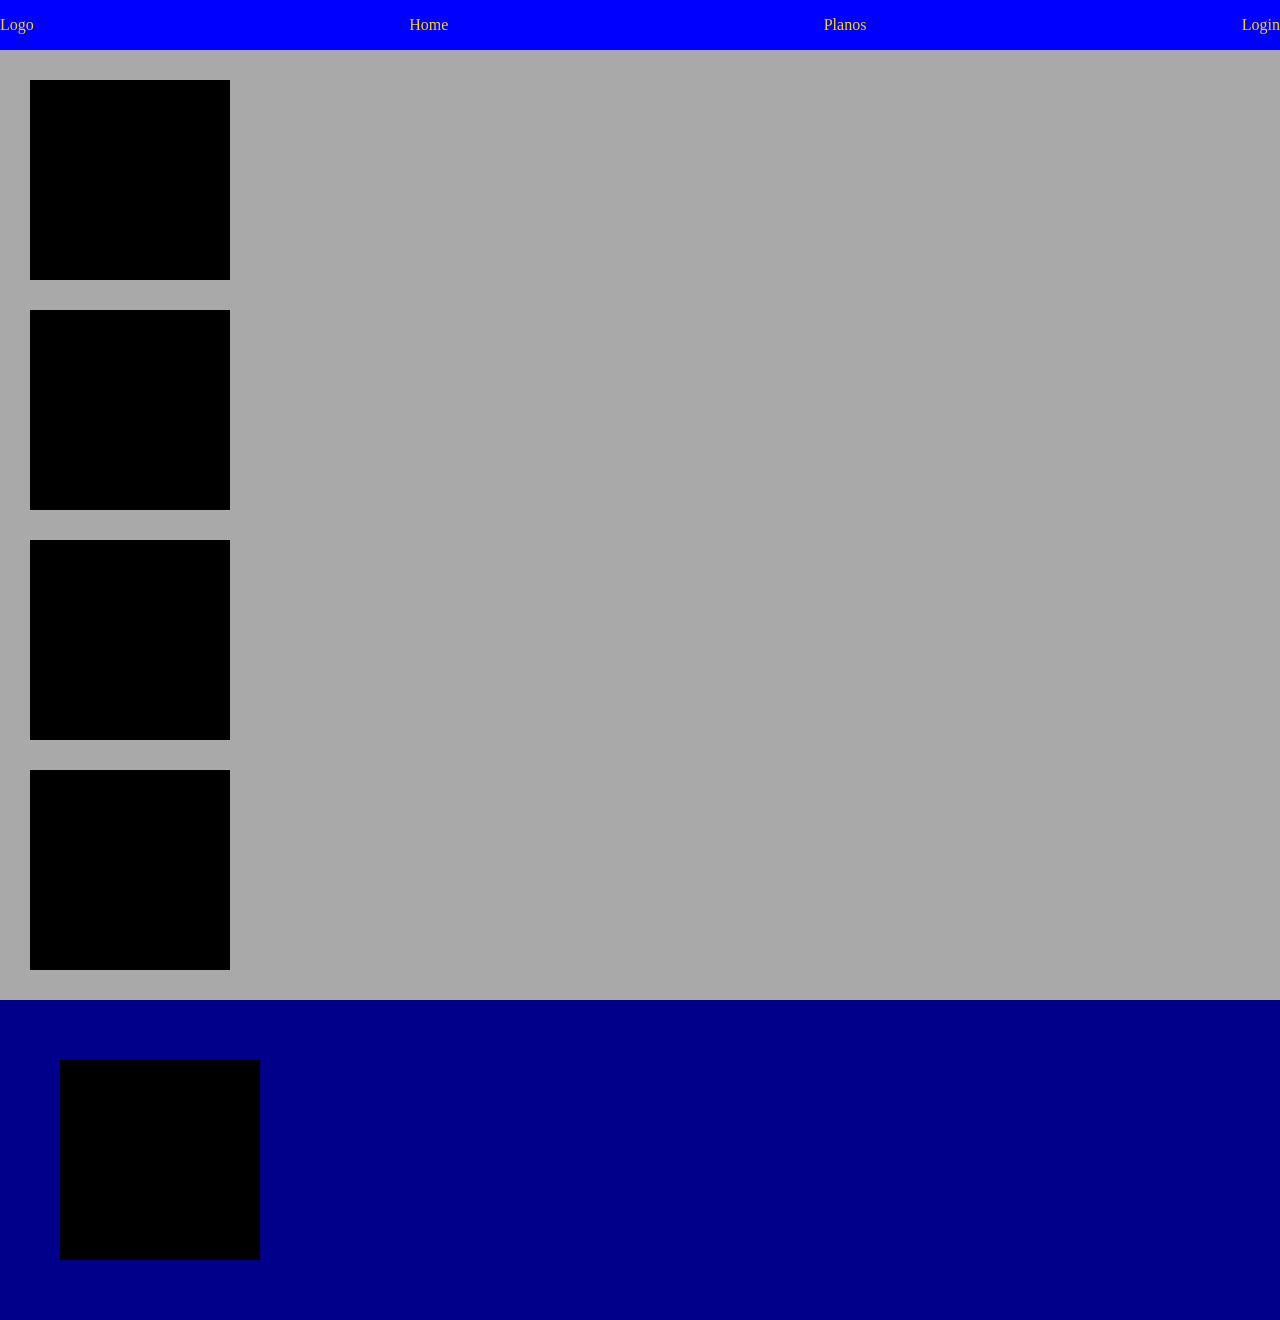
==== index.html @ 47237488 "initial" ====
<!DOCTYPE html>
<html lang="en">

<head>
    <meta charset="UTF-8">
    <meta name="viewport" content="width=device-width, initial-scale=1.0">
    <title>Document</title>
    <link rel="stylesheet" href="style.css">
</head>

<body>
    <nav>
        <p class=opcoes>Logo</p>
        <p class=opcoes>Home</p>
        <p class=opcoes>Planos</p>
        <p class=opcoes>Login</p>
    </nav>
    <div class="container">
        <div class="ola"></div>
        <div class="ola"></div>
        <div class="ola"></div>
        <div class="ola"></div>

    </div>
    <footer>
        <div class="ola"></div>
    </footer>
</body>

</html>
---- style.css ----
*{
    margin: 0;
    padding: 0;
}
nav{
    width: 100%;
    height: 50px;
    background-color: blue;
    display: flex;
    justify-content:space-between;
    align-items: center;
    flex-direction: row;
    flex-wrap: wrap;
}
.opcoes{
    color: gold;
    display: flex;
}
body{
    height: 100vh;
    background-color: darkgrey;
}
footer{
    padding: 30px;
    background-color: darkblue;
    position: relative;
    left: 0;
    width: 100%;
}
.ola{ 
    display: flex;
    margin: 30px;
    width: 200px;
    height: 200px;
    background-color: black;
}
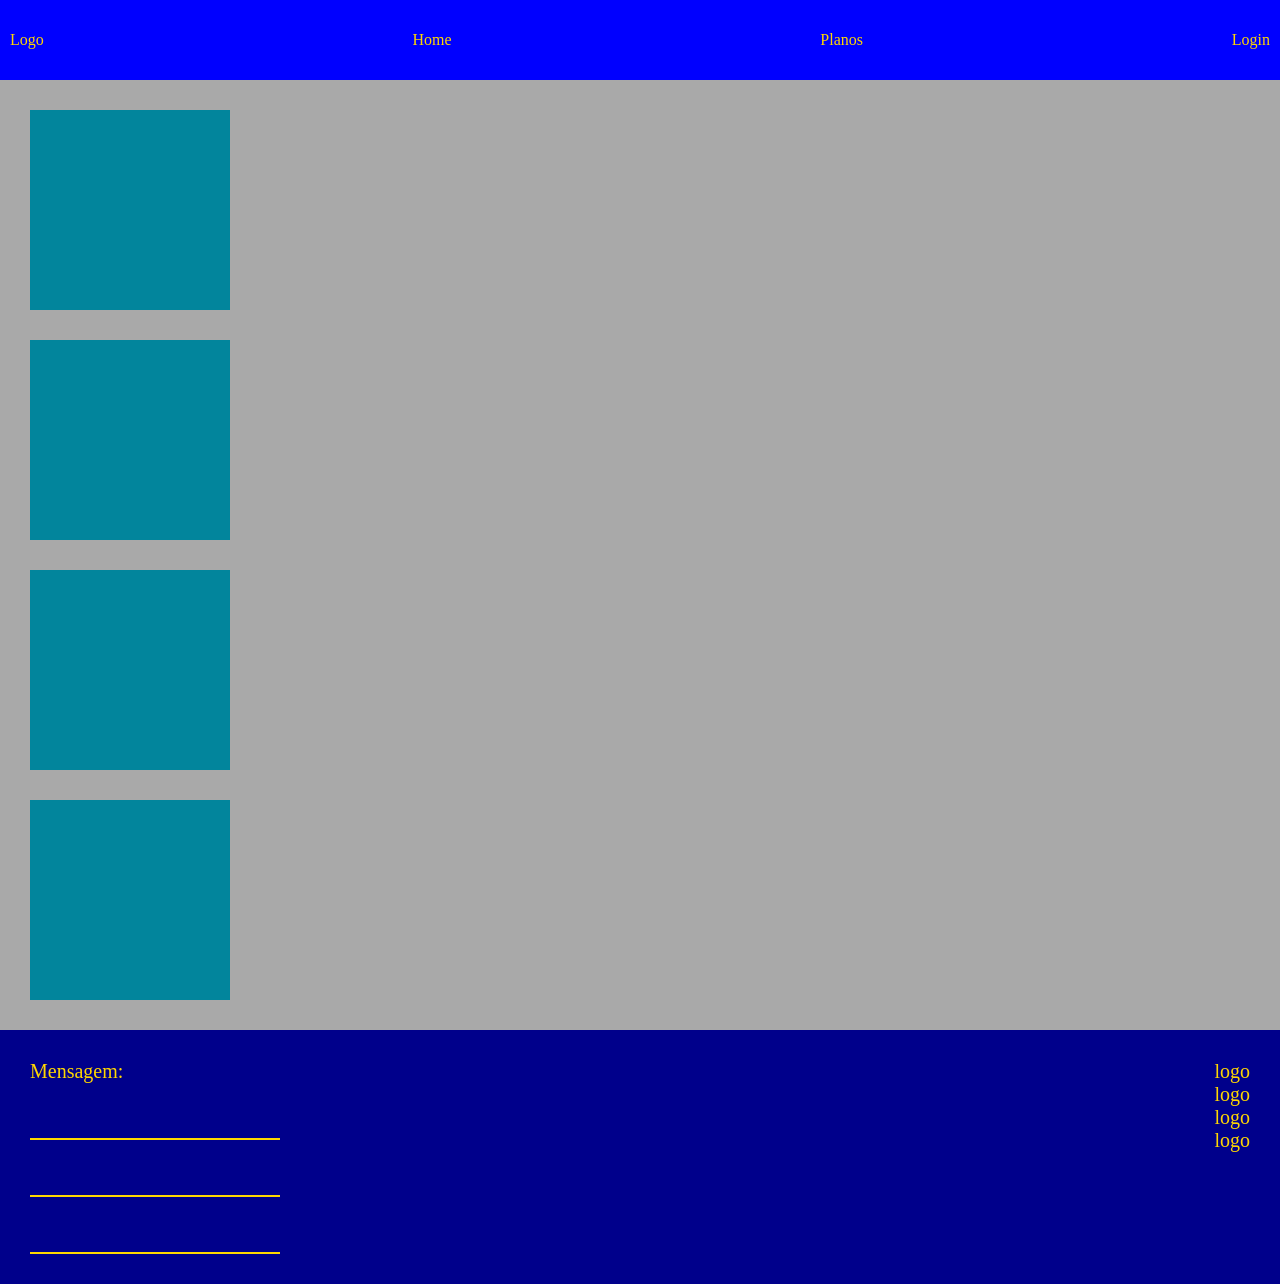
==== commit 7901cfb1: "alterações" ====
--- a/index.html
+++ b/index.html
@@ -4,7 +4,7 @@
 <head>
     <meta charset="UTF-8">
     <meta name="viewport" content="width=device-width, initial-scale=1.0">
-    <title>Document</title>
+    <title>Inspeçor Digital</title>
     <link rel="stylesheet" href="style.css">
 </head>
 
@@ -23,7 +23,18 @@
 
     </div>
     <footer>
-        <div class="ola"></div>
+        <div class="message">
+            <p>Mensagem:</p>
+            <input type="text">
+            <input type="text">
+            <input type="text">
+        </div>
+        <div class="redes">
+            <p>logo</p>
+            <p>logo</p>
+            <p>logo</p>
+            <p>logo</p>
+        </div>
     </footer>
 </body>
 
--- a/style.css
+++ b/style.css
@@ -3,34 +3,55 @@
     padding: 0;
 }
 nav{
-    width: 100%;
-    height: 50px;
+    padding: 10px;
+    height: 60px;
     background-color: blue;
     display: flex;
     justify-content:space-between;
     align-items: center;
     flex-direction: row;
-    flex-wrap: wrap;
 }
-.opcoes{
-    color: gold;
-    display: flex;
-}
+
 body{
     height: 100vh;
     background-color: darkgrey;
 }
 footer{
+    display: flex;
+    flex-direction: row;
+    justify-content: space-between;
     padding: 30px;
     background-color: darkblue;
     position: relative;
-    left: 0;
-    width: 100%;
+}
+
+.opcoes{
+    color: gold;
+}
+
+footer p{
+    color: gold;
+    font-size: 20px;
 }
 .ola{ 
     display: flex;
     margin: 30px;
     width: 200px;
     height: 200px;
-    background-color: black;
+    background-color: rgb(2, 133, 156);
+}
+.message{
+    display: flex;
+    flex-direction: column;
+    justify-content: space-evenly;
+    gap: 5px;
+    color: gold;
+}
+.message input{
+    color: gold;
+    background-color: transparent;
+    border: none;
+    border-bottom: gold solid 2px;
+    width: 250px;
+    height: 50px;
 }
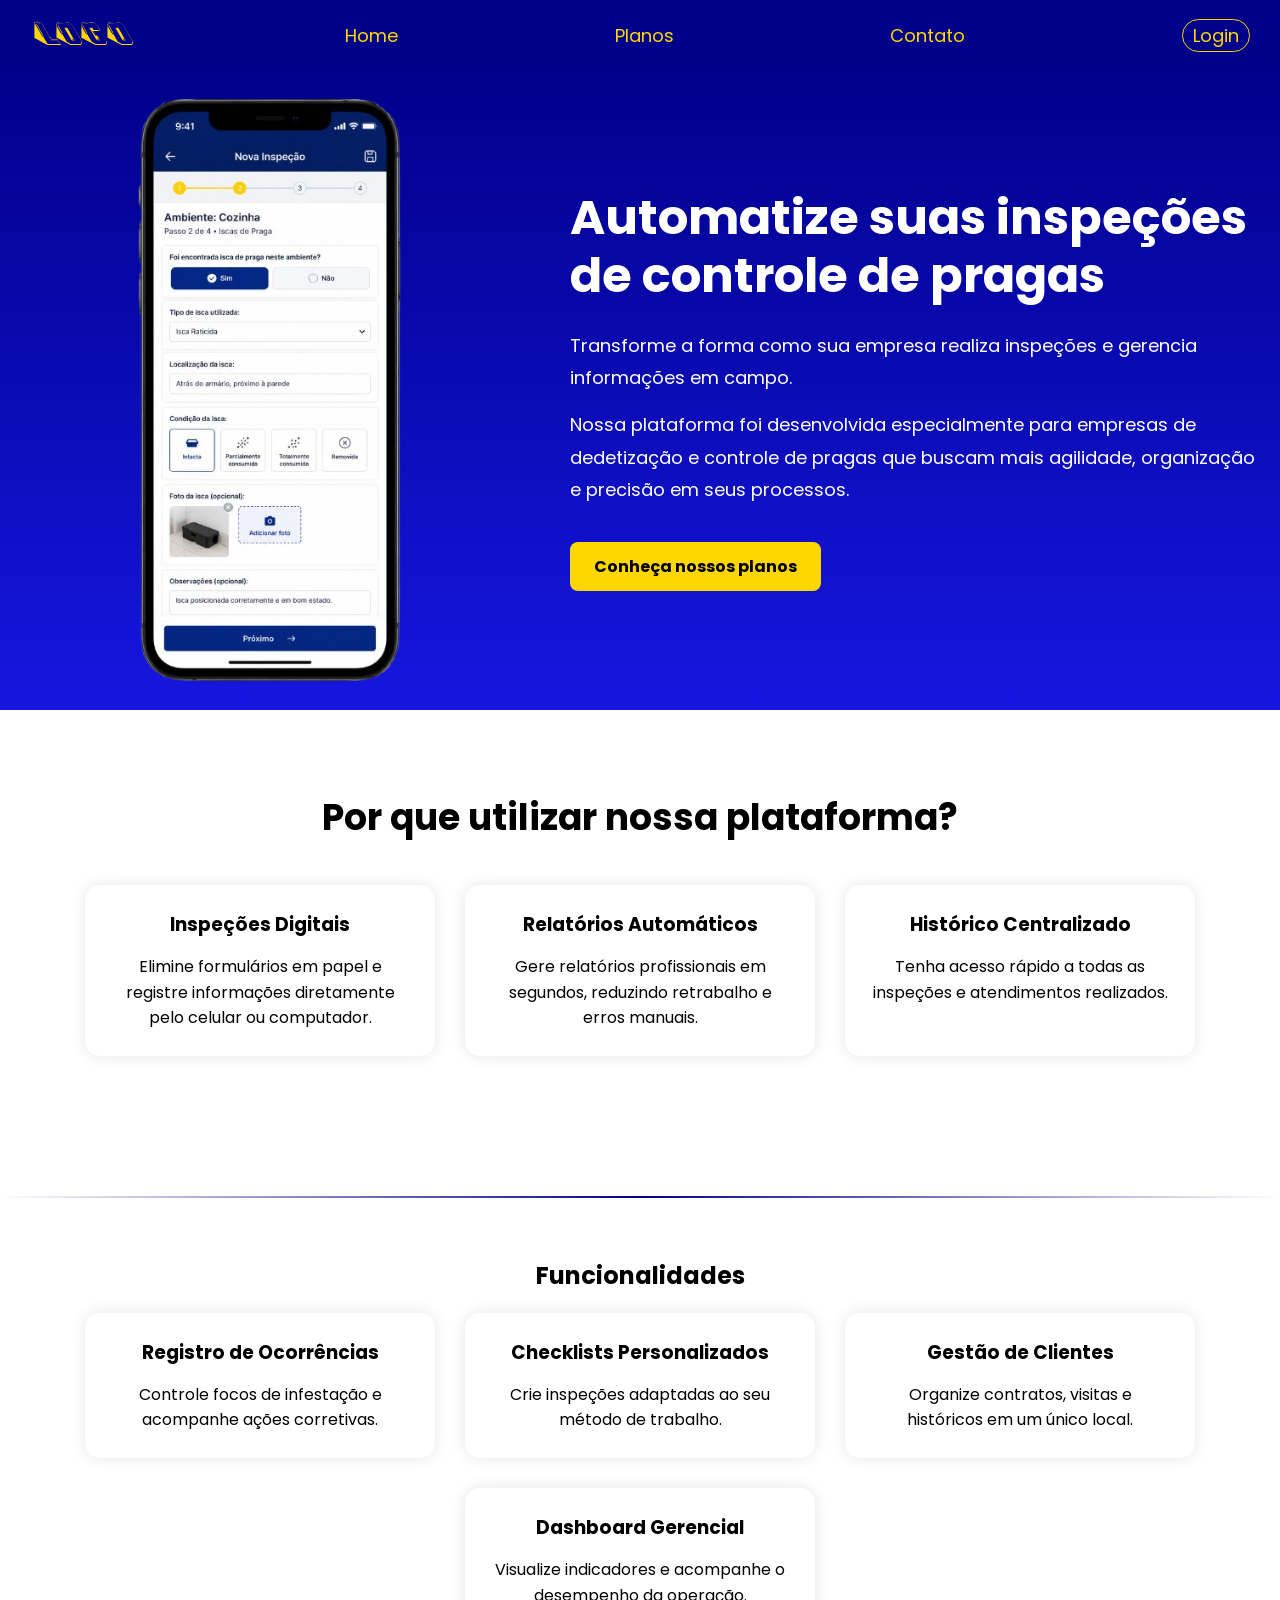
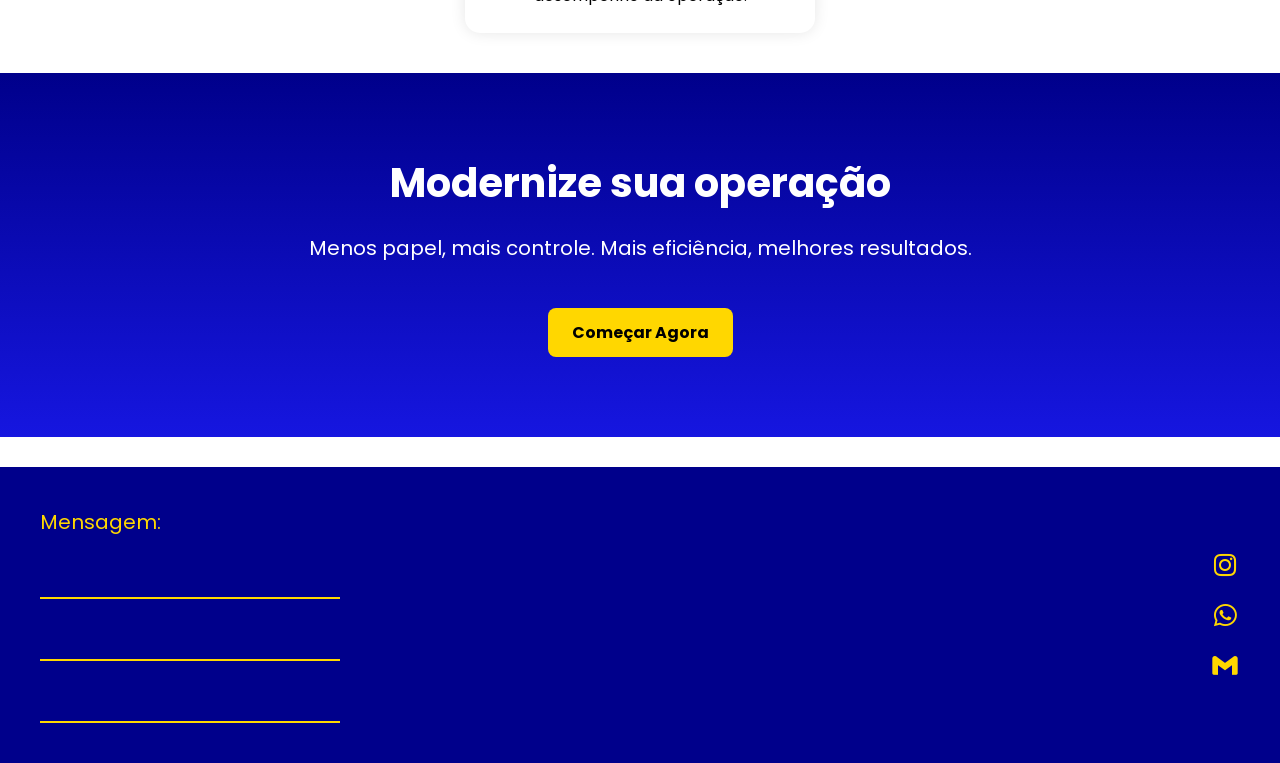
==== commit 6c80d3c5: "mudanças gerais" ====
--- a/index.html
+++ b/index.html
@@ -1,28 +1,154 @@
 <!DOCTYPE html>
-<html lang="en">
+<html lang="pt-br">
 
 <head>
     <meta charset="UTF-8">
     <meta name="viewport" content="width=device-width, initial-scale=1.0">
-    <title>Inspeçor Digital</title>
-    <link rel="stylesheet" href="style.css">
+     <link href='https://unpkg.com/boxicons@2.1.4/css/boxicons.min.css' rel='stylesheet'>
+    <link rel="stylesheet" href="CSS/main.css">
+    <link rel="stylesheet" href="CSS/home.css">
+    <title>Controle de Pragas</title>
 </head>
 
 <body>
     <nav>
-        <p class=opcoes>Logo</p>
-        <p class=opcoes>Home</p>
-        <p class=opcoes>Planos</p>
-        <p class=opcoes>Login</p>
+        <a href="index.html" class=opcoes id="logo">Logo</a>
+        <a href="index.html" class=opcoes>Home</a>
+        <a href="planos.html" class=opcoes>Planos</a>
+        <a href="#footer" class="opcoes">Contato</a>
+        <a href="login.html" class=opcoes id="btn-login">Login</a>
     </nav>
-    <div class="container">
-        <div class="ola"></div>
-        <div class="ola"></div>
-        <div class="ola"></div>
-        <div class="ola"></div>
 
-    </div>
-    <footer>
+
+    <main id="main">
+        <main id="main">
+            <div class="container">
+
+                <!-- HERO -->
+                <section id="Apresentacao">
+
+                    <div class="img">
+                        <!-- imagem do sistema -->
+                    </div>
+
+                    <div class="texto">
+
+                        <h1>Automatize suas inspeções de controle de pragas</h1>
+
+                        <p>
+                            Transforme a forma como sua empresa realiza inspeções e gerencia
+                            informações em campo.
+                        </p>
+
+                        <p>
+                            Nossa plataforma foi desenvolvida especialmente para empresas de
+                            dedetização e controle de pragas que buscam mais agilidade,
+                            organização e precisão em seus processos.
+                        </p>
+
+                        <a href="planos.html" class="btn">
+                            Conheça nossos planos
+                        </a>
+
+                    </div>
+
+                </section>
+
+                <!-- BENEFÍCIOS -->
+                <section id="beneficios">
+
+                    <h2>Por que utilizar nossa plataforma?</h2>
+
+                    <div class="cards">
+
+                        <div class="card">
+                            <h3>Inspeções Digitais</h3>
+                            <p>
+                                Elimine formulários em papel e registre informações
+                                diretamente pelo celular ou computador.
+                            </p>
+                        </div>
+
+                        <div class="card">
+                            <h3>Relatórios Automáticos</h3>
+                            <p>
+                                Gere relatórios profissionais em segundos, reduzindo
+                                retrabalho e erros manuais.
+                            </p>
+                        </div>
+
+                        <div class="card">
+                            <h3>Histórico Centralizado</h3>
+                            <p>
+                                Tenha acesso rápido a todas as inspeções e atendimentos
+                                realizados.
+                            </p>
+                        </div>
+
+                    </div>
+
+                </section>
+
+                <hr class="divisor"></hr>
+
+                <!-- FUNCIONALIDADES -->
+                <section id="funcionalidades">
+
+                    <h2>Funcionalidades</h2>
+
+                    <div class="cards">
+
+                        <div class="card">
+                            <h3>Registro de Ocorrências</h3>
+                            <p>
+                                Controle focos de infestação e acompanhe ações corretivas.
+                            </p>
+                        </div>
+
+                        <div class="card">
+                            <h3>Checklists Personalizados</h3>
+                            <p>
+                                Crie inspeções adaptadas ao seu método de trabalho.
+                            </p>
+                        </div>
+
+                        <div class="card">
+                            <h3>Gestão de Clientes</h3>
+                            <p>
+                                Organize contratos, visitas e históricos em um único local.
+                            </p>
+                        </div>
+
+                        <div class="card">
+                            <h3>Dashboard Gerencial</h3>
+                            <p>
+                                Visualize indicadores e acompanhe o desempenho da operação.
+                            </p>
+                        </div>
+
+                    </div>
+
+                </section>
+
+                <!-- CTA -->
+                <section id="cta">
+
+                    <h2>Modernize sua operação</h2>
+                    <p>
+                        Menos papel, mais controle. Mais eficiência, melhores resultados.
+                    </p>
+
+                    <a href="planos.html" class="btn">
+                        Começar Agora
+                    </a>
+
+                </section>
+
+            </div>
+        </main>
+
+
+         <footer id="footer">
         <div class="message">
             <p>Mensagem:</p>
             <input type="text">
@@ -30,10 +156,9 @@
             <input type="text">
         </div>
         <div class="redes">
-            <p>logo</p>
-            <p>logo</p>
-            <p>logo</p>
-            <p>logo</p>
+            <i class='bx bxl-instagram'></i>
+            <i class='bx bxl-whatsapp'></i>
+            <i class='bx bxl-gmail'></i>
         </div>
     </footer>
 </body>
--- a/CSS/main.css
+++ b/CSS/main.css
@@ -0,0 +1,130 @@
+@import url('https://fonts.googleapis.com/css2?family=Poppins:wght@300;400;500;600;700&display=swap');
+
+@font-face {
+    font-family: 'FonteTitle';
+    src: url('../fonts/Snowboarding.ttf') format('truetype');
+}
+
+:root{
+    --azul: darkblue;
+    --amarelo: gold;
+    --branco: white;
+}
+
+
+*{
+    margin: 0;
+    padding: 0;
+    font-family: "Poppins", sans-serif;
+}
+
+html{
+    scroll-behavior: smooth;
+}
+
+body{
+    min-height: 100vh;
+    display: flex;
+    flex-direction: column;
+
+    background-color: white;
+}
+
+/* CONTEUDO */
+main{
+    flex: 1;
+}
+
+
+
+/* ---------------- NAVBAR ---------------- */
+
+nav{
+    height: 70px;
+
+    display: flex;
+    justify-content: space-between;
+    align-items: center;
+
+    padding: 0 30px;
+
+    background-color: var(--azul);
+}
+
+.opcoes{
+    text-decoration: none;
+    color: var(--amarelo);
+
+    font-size: 18px;
+    transition: 0.3s;
+}
+
+.opcoes:hover{
+    transform: translateY(-2px);
+}
+
+#btn-login{
+    text-align: center;
+    padding: 2px 10px 2px 10px ;
+    border: 1px solid var(--amarelo);
+    border-radius: 30px;
+}
+
+#logo{
+    font-size: 32px;
+    font-family: 'FonteTitle', sans-serif;
+}
+
+/* ---------------- FOOTER ---------------- */
+
+#footer{
+    display: flex;
+    justify-content: space-between;
+    align-items: center;
+
+    gap: 50px;
+
+    padding: 40px;
+
+    background-color: var(--azul);
+}
+
+#footer p{
+    color: var(--amarelo);
+    font-size: 20px;
+}
+
+.message{
+    display: flex;
+    flex-direction: column;
+    gap: 15px;
+}
+
+.message input{
+    width: 300px;
+    height: 45px;
+
+    background: transparent;
+
+    border: none;
+    border-bottom: 2px solid var(--amarelo);
+
+    color: white;
+}
+
+.message input:focus{
+    outline: none;
+}
+
+.redes{
+    display: flex;
+    flex-direction: column;
+    gap: 20px;
+
+}
+
+.redes i{
+    cursor: pointer;
+    color: var(--amarelo);
+    font-size: 30px;
+}
--- a/CSS/home.css
+++ b/CSS/home.css
@@ -0,0 +1,159 @@
+#Apresentacao{
+    display: flex;
+    justify-content: center;
+    align-items: center;
+    gap: 50px;
+     background:linear-gradient(var(--azul), rgb(22, 22, 224));
+    padding: 20px;
+}
+
+.img,
+.texto{
+    flex: 1;
+}
+
+.img{
+    max-width: 500px;
+    height: 600px;
+
+    background-image: url(../IMG/celular.png);
+    background-repeat: no-repeat;
+    background-size: 60%;
+    background-position: center;
+    border-radius: 20px;
+    animation: flutuar 2s ease-in-out infinite;
+}
+
+
+@keyframes flutuar{
+    0%{
+        transform: translateY(0);
+    }
+
+    50%{
+        transform: translateY(-20px);
+    }
+
+    100%{
+        transform: translateY(0);
+    }
+}
+
+.texto{
+    color: white;
+}
+
+.texto h1{
+    font-size: 48px;
+    margin-bottom: 25px;
+    line-height: 1.2;
+}
+
+.texto p{
+    font-size: 18px;
+    line-height: 1.8;
+    margin-bottom: 15px;
+}
+
+.btn{
+    display: inline-block;
+
+    margin-top: 20px;
+    padding: 12px 24px;
+    background-color: var(--amarelo);
+    color: black;
+    text-decoration: none;
+    font-weight: bold;
+
+    border-radius: 8px;
+
+    transition: 0.3s;
+}
+
+.btn:hover{
+    transform: translateY(-2px);
+}
+
+/* ---------------- BENEFÍCIOS ---------------- */
+
+#beneficios{
+    padding: 80px 50px;
+    text-align: center;
+}
+
+#beneficios h2{
+    font-size: 36px;
+    margin-bottom: 40px;
+}
+
+.cards{
+    display: flex;
+    justify-content: center;
+    gap: 30px;
+    flex-wrap: wrap;
+}
+
+.card{
+    width: 300px;
+    padding: 25px;
+    border-radius: 15px;
+
+    box-shadow: 0 0 15px rgba(0,0,0,.1);
+}
+
+.card h3{
+    margin-bottom: 15px;
+}
+
+.card p{
+    line-height: 1.6;
+}
+
+
+/* DIVISOR */
+
+.divisor{
+    width: 100%;
+    height: 2px;
+
+    margin: 60px auto;
+
+    border: none;
+
+    background: linear-gradient(
+        to right,
+        transparent,
+        var(--azul),
+        transparent
+    );
+}
+
+/* ---------------- FUNCIONALIDADES ---------------- */
+#funcionalidades{
+    text-align: center;
+}
+#funcionalidades h2{
+    margin-bottom: 20px;
+}
+
+/* ---------------- CTA ---------------- */
+
+#cta{
+    margin: 40px 0 30px 0;
+
+    background:linear-gradient(var(--azul), rgb(22, 22, 224));
+    color: white;
+    text-align: center;
+
+    padding: 80px 20px;
+}
+
+#cta h2{
+    font-size: 40px;
+    margin-bottom: 20px;
+}
+
+#cta p{
+    font-size: 20px;
+    margin-bottom: 25px;
+}
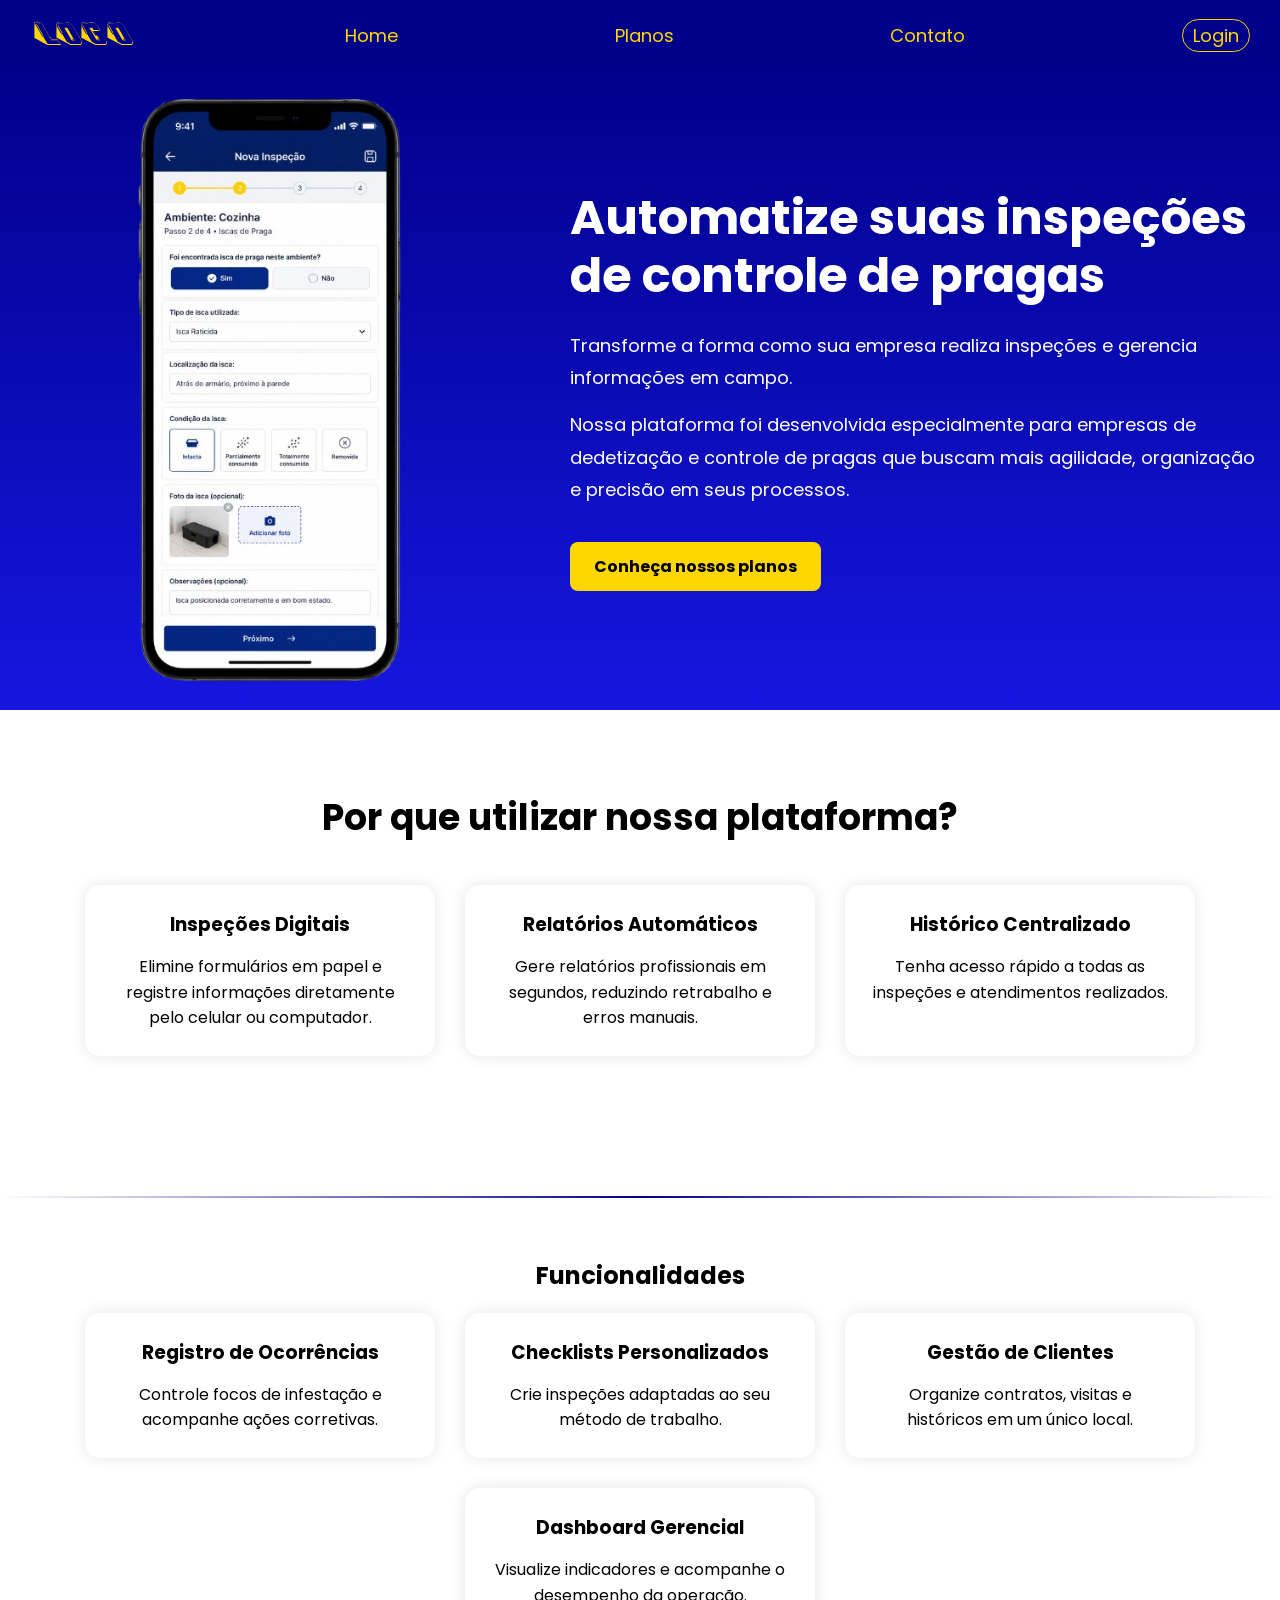
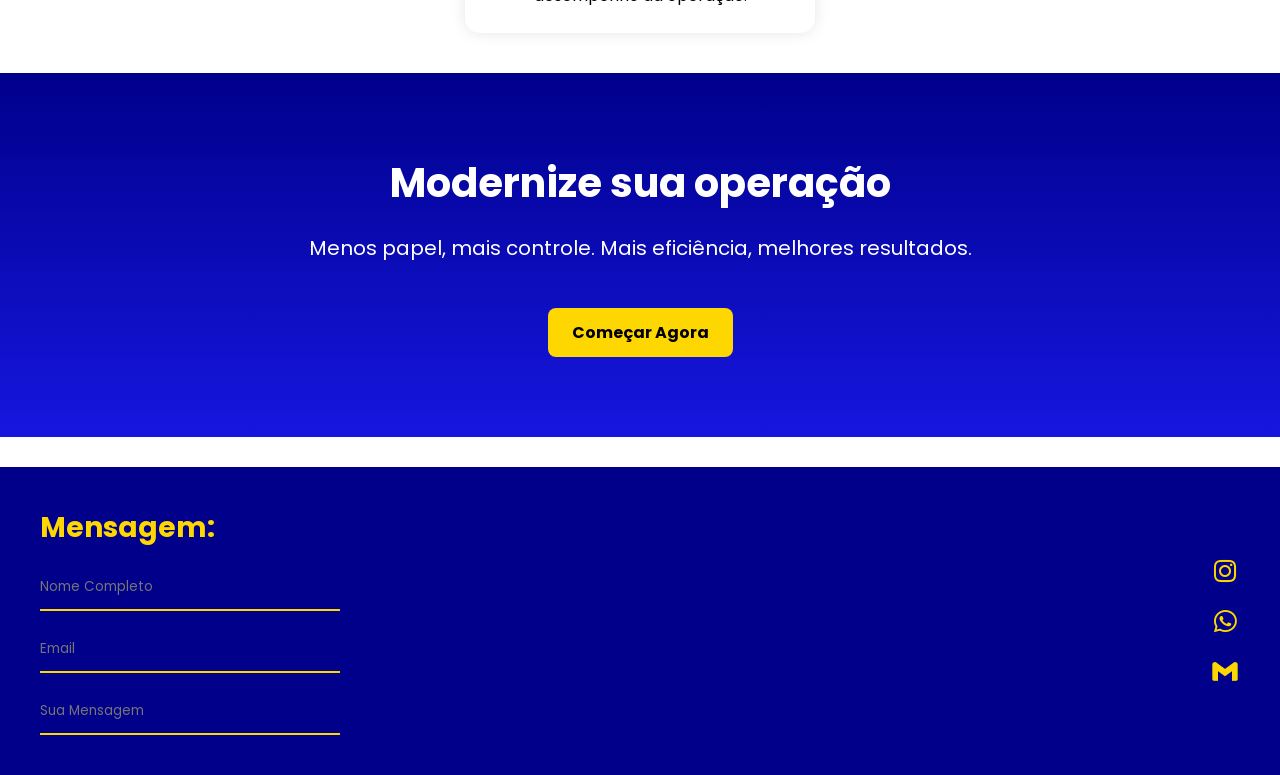
==== commit ecc78c46: "footer e nav-login" ====
--- a/index.html
+++ b/index.html
@@ -4,7 +4,7 @@
 <head>
     <meta charset="UTF-8">
     <meta name="viewport" content="width=device-width, initial-scale=1.0">
-     <link href='https://unpkg.com/boxicons@2.1.4/css/boxicons.min.css' rel='stylesheet'>
+    <link href='https://unpkg.com/boxicons@2.1.4/css/boxicons.min.css' rel='stylesheet'>
     <link rel="stylesheet" href="CSS/main.css">
     <link rel="stylesheet" href="CSS/home.css">
     <title>Controle de Pragas</title>
@@ -148,19 +148,19 @@
         </main>
 
 
-         <footer id="footer">
-        <div class="message">
-            <p>Mensagem:</p>
-            <input type="text">
-            <input type="text">
-            <input type="text">
-        </div>
-        <div class="redes">
-            <i class='bx bxl-instagram'></i>
-            <i class='bx bxl-whatsapp'></i>
-            <i class='bx bxl-gmail'></i>
-        </div>
-    </footer>
+        <footer id="footer">
+            <div class="message">
+                <h1>Mensagem:</h1>
+                <input id="name" type="text" placeholder="Nome Completo">
+                <input id="email" type="email" placeholder="Email">
+                <input id="message" type="text" placeholder="Sua Mensagem">
+            </div>
+            <div class="redes">
+                <i class='bx bxl-instagram' id="insta"></i>
+                <i class='bx bxl-whatsapp' id="wpp"></i>
+                <i class='bx bxl-gmail' id="gmail"></i>
+            </div>
+        </footer>
 </body>
 
 </html>
--- a/CSS/main.css
+++ b/CSS/main.css
@@ -70,6 +70,11 @@
     border-radius: 30px;
 }
 
+#btn-login:hover{
+    background-color: var(--amarelo);
+    color: var(--azul);
+}
+
 #logo{
     font-size: 32px;
     font-family: 'FonteTitle', sans-serif;
@@ -89,9 +94,9 @@
     background-color: var(--azul);
 }
 
-#footer p{
+#footer h1{
     color: var(--amarelo);
-    font-size: 20px;
+    font-size: 28px;
 }
 
 .message{
@@ -127,4 +132,8 @@
     cursor: pointer;
     color: var(--amarelo);
     font-size: 30px;
+}
+
+.redes i:hover {
+   transform: scale(1.1);
 }
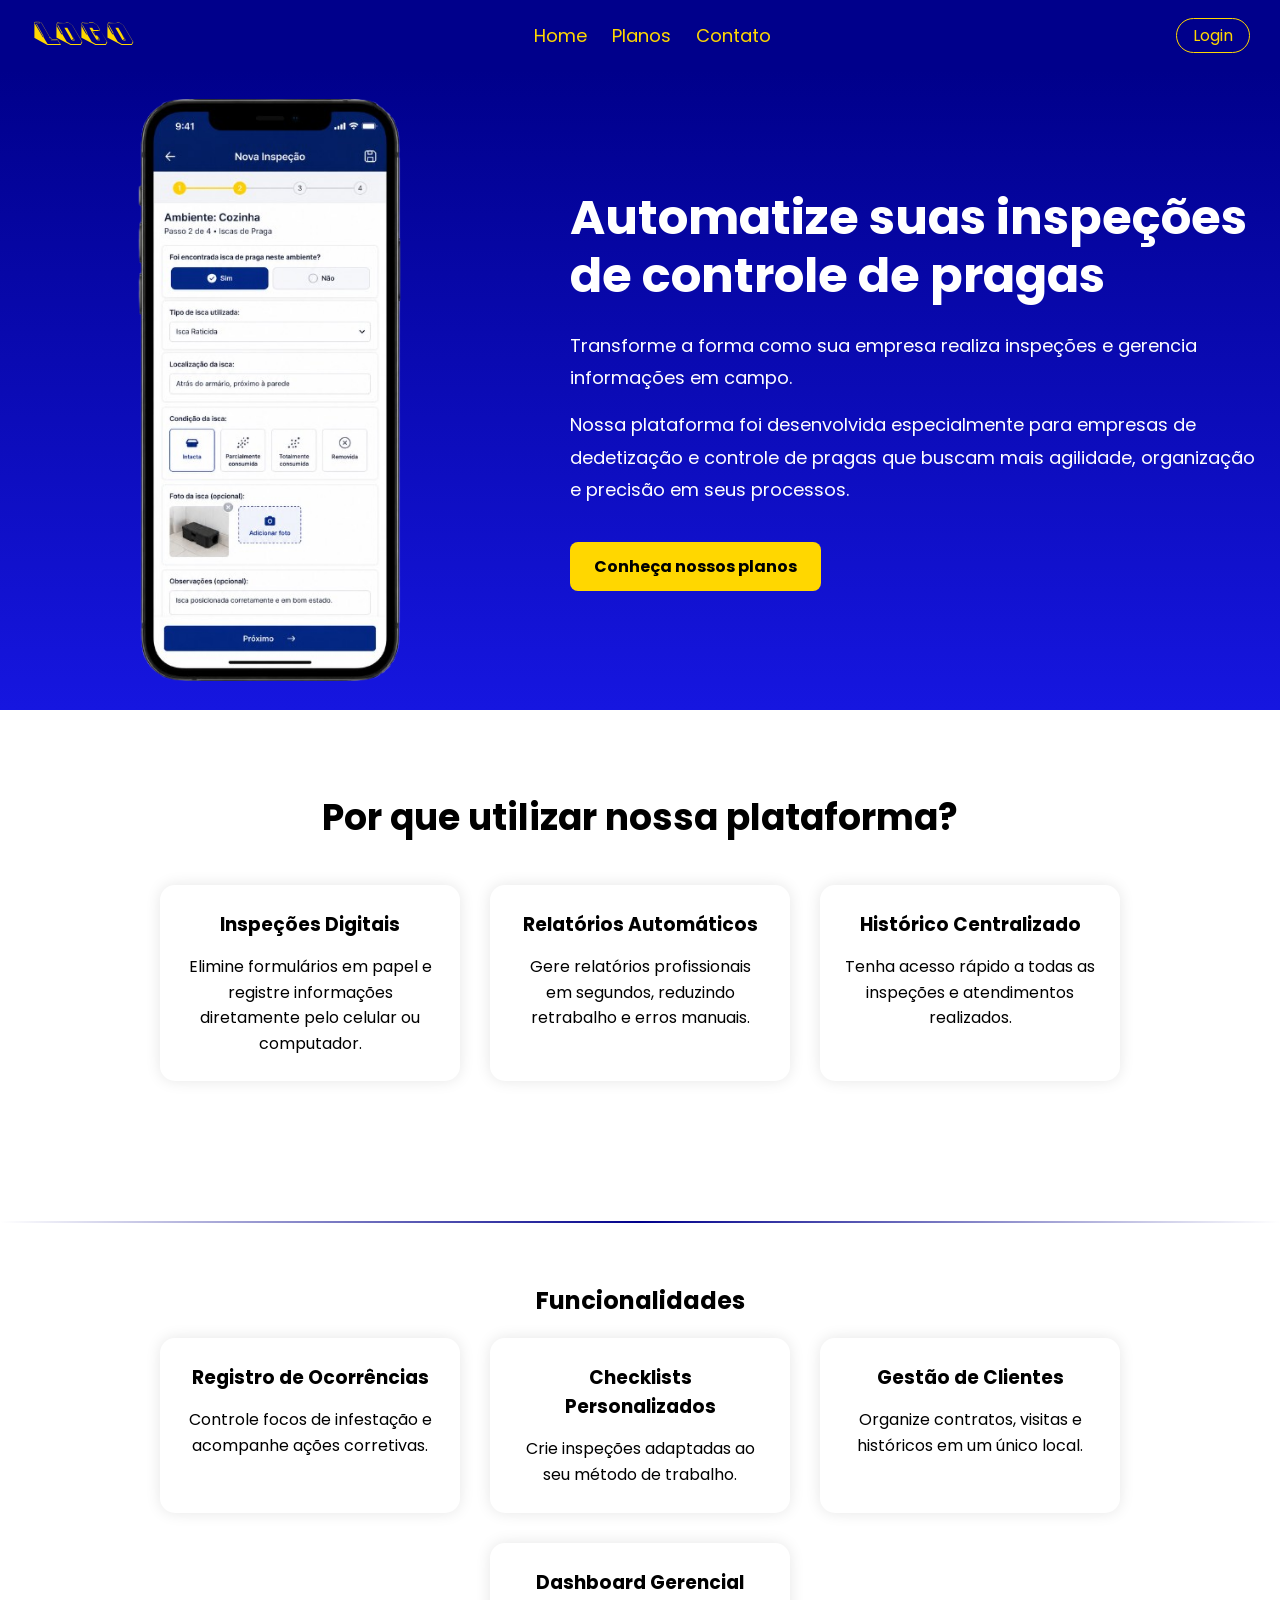
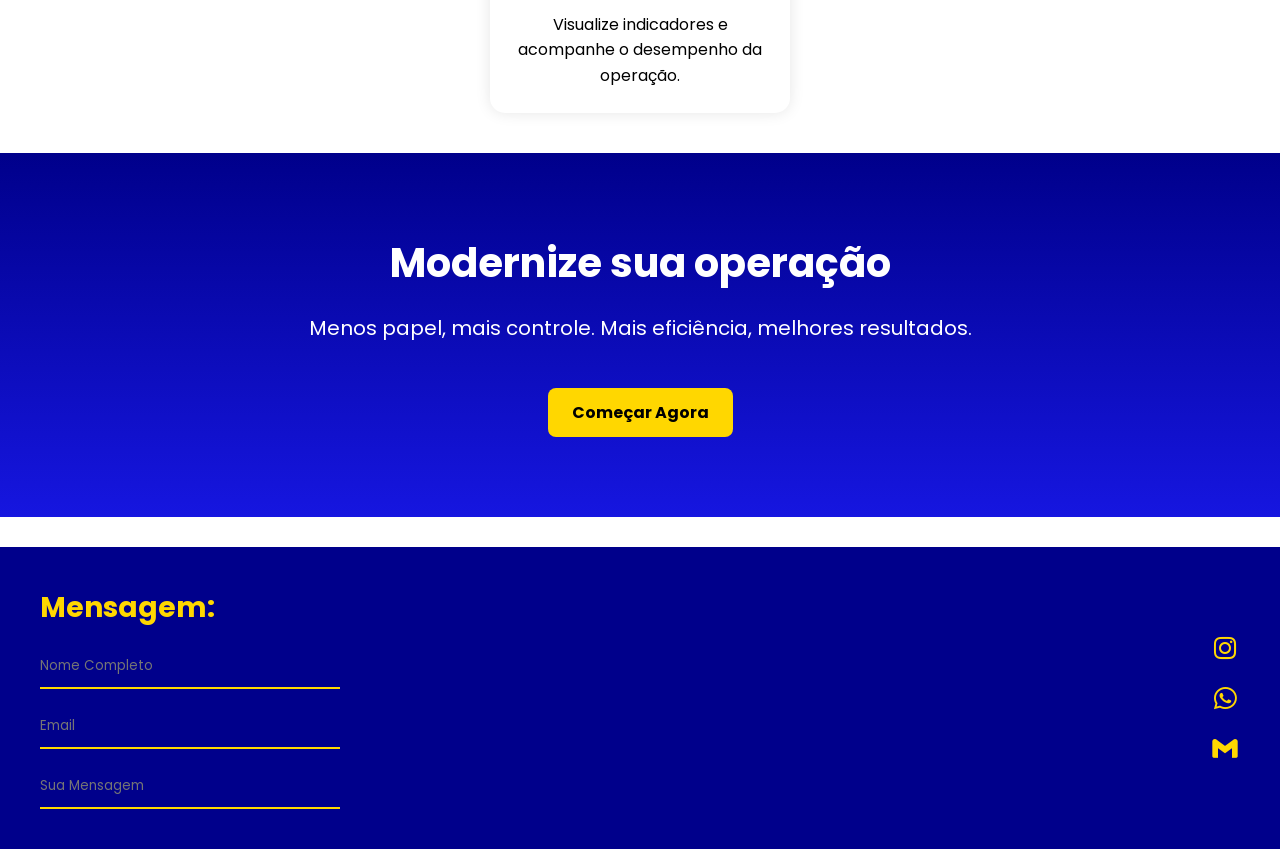
==== commit 5b7a0b50: "changes empresa" ====
--- a/index.html
+++ b/index.html
@@ -12,155 +12,164 @@
 
 <body>
     <nav>
-        <a href="index.html" class=opcoes id="logo">Logo</a>
-        <a href="index.html" class=opcoes>Home</a>
-        <a href="planos.html" class=opcoes>Planos</a>
-        <a href="#footer" class="opcoes">Contato</a>
-        <a href="login.html" class=opcoes id="btn-login">Login</a>
+        <a href="index.html" class="opcoes" id="logo">Logo</a>
+
+        <!-- Container dos links de navegação -->
+        <div class="nav-links" id="nav-links">
+            <a href="index.html" class="opcoes">Home</a>
+            <a href="planos.html" class="opcoes">Planos</a>
+            <a href="#footer" class="opcoes">Contato</a>
+        </div>
+
+        <!-- Ações da direita: Botão Login + Ícone Hambúrguer Mobile -->
+        <div class="nav-acoes">
+            <a href="login.html" class="opcoes" id="btn-login">Login</a>
+            <button id="menu-toggle" class="btn-menu-mobile" aria-label="Abrir Menu">
+                <i class='bx bx-menu' id="icone-menu"></i>
+            </button>
+        </div>
     </nav>
 
 
     <main id="main">
-        <main id="main">
-            <div class="container">
+        <!-- HERO -->
+        <section id="Apresentacao">
+            <div class="img">
+                <!-- imagem do sistema -->
+            </div>
 
-                <!-- HERO -->
-                <section id="Apresentacao">
+            <div class="texto">
 
-                    <div class="img">
-                        <!-- imagem do sistema -->
-                    </div>
+                <h1>Automatize suas inspeções de controle de pragas</h1>
 
-                    <div class="texto">
+                <p>
+                    Transforme a forma como sua empresa realiza inspeções e gerencia
+                    informações em campo.
+                </p>
 
-                        <h1>Automatize suas inspeções de controle de pragas</h1>
+                <p>
+                    Nossa plataforma foi desenvolvida especialmente para empresas de
+                    dedetização e controle de pragas que buscam mais agilidade,
+                    organização e precisão em seus processos.
+                </p>
 
-                        <p>
-                            Transforme a forma como sua empresa realiza inspeções e gerencia
-                            informações em campo.
-                        </p>
-
-                        <p>
-                            Nossa plataforma foi desenvolvida especialmente para empresas de
-                            dedetização e controle de pragas que buscam mais agilidade,
-                            organização e precisão em seus processos.
-                        </p>
-
-                        <a href="planos.html" class="btn">
-                            Conheça nossos planos
-                        </a>
-
-                    </div>
-
-                </section>
-
-                <!-- BENEFÍCIOS -->
-                <section id="beneficios">
-
-                    <h2>Por que utilizar nossa plataforma?</h2>
-
-                    <div class="cards">
-
-                        <div class="card">
-                            <h3>Inspeções Digitais</h3>
-                            <p>
-                                Elimine formulários em papel e registre informações
-                                diretamente pelo celular ou computador.
-                            </p>
-                        </div>
-
-                        <div class="card">
-                            <h3>Relatórios Automáticos</h3>
-                            <p>
-                                Gere relatórios profissionais em segundos, reduzindo
-                                retrabalho e erros manuais.
-                            </p>
-                        </div>
-
-                        <div class="card">
-                            <h3>Histórico Centralizado</h3>
-                            <p>
-                                Tenha acesso rápido a todas as inspeções e atendimentos
-                                realizados.
-                            </p>
-                        </div>
-
-                    </div>
-
-                </section>
-
-                <hr class="divisor"></hr>
-
-                <!-- FUNCIONALIDADES -->
-                <section id="funcionalidades">
-
-                    <h2>Funcionalidades</h2>
-
-                    <div class="cards">
-
-                        <div class="card">
-                            <h3>Registro de Ocorrências</h3>
-                            <p>
-                                Controle focos de infestação e acompanhe ações corretivas.
-                            </p>
-                        </div>
-
-                        <div class="card">
-                            <h3>Checklists Personalizados</h3>
-                            <p>
-                                Crie inspeções adaptadas ao seu método de trabalho.
-                            </p>
-                        </div>
-
-                        <div class="card">
-                            <h3>Gestão de Clientes</h3>
-                            <p>
-                                Organize contratos, visitas e históricos em um único local.
-                            </p>
-                        </div>
-
-                        <div class="card">
-                            <h3>Dashboard Gerencial</h3>
-                            <p>
-                                Visualize indicadores e acompanhe o desempenho da operação.
-                            </p>
-                        </div>
-
-                    </div>
-
-                </section>
-
-                <!-- CTA -->
-                <section id="cta">
-
-                    <h2>Modernize sua operação</h2>
-                    <p>
-                        Menos papel, mais controle. Mais eficiência, melhores resultados.
-                    </p>
-
-                    <a href="planos.html" class="btn">
-                        Começar Agora
-                    </a>
-
-                </section>
+                <a href="planos.html" class="btn">
+                    Conheça nossos planos
+                </a>
 
             </div>
-        </main>
+
+        </section>
+
+        <!-- BENEFÍCIOS -->
+        <section id="beneficios">
+
+            <h2>Por que utilizar nossa plataforma?</h2>
+
+            <div class="cards">
+
+                <div class="card">
+                    <h3>Inspeções Digitais</h3>
+                    <p>
+                        Elimine formulários em papel e registre informações
+                        diretamente pelo celular ou computador.
+                    </p>
+                </div>
+
+                <div class="card">
+                    <h3>Relatórios Automáticos</h3>
+                    <p>
+                        Gere relatórios profissionais em segundos, reduzindo
+                        retrabalho e erros manuais.
+                    </p>
+                </div>
+
+                <div class="card">
+                    <h3>Histórico Centralizado</h3>
+                    <p>
+                        Tenha acesso rápido a todas as inspeções e atendimentos
+                        realizados.
+                    </p>
+                </div>
+
+            </div>
+
+        </section>
+
+        <hr class="divisor">
+        </hr>
+
+        <!-- FUNCIONALIDADES -->
+        <section id="funcionalidades">
+
+            <h2>Funcionalidades</h2>
+
+            <div class="cards">
+
+                <div class="card">
+                    <h3>Registro de Ocorrências</h3>
+                    <p>
+                        Controle focos de infestação e acompanhe ações corretivas.
+                    </p>
+                </div>
+
+                <div class="card">
+                    <h3>Checklists Personalizados</h3>
+                    <p>
+                        Crie inspeções adaptadas ao seu método de trabalho.
+                    </p>
+                </div>
+
+                <div class="card">
+                    <h3>Gestão de Clientes</h3>
+                    <p>
+                        Organize contratos, visitas e históricos em um único local.
+                    </p>
+                </div>
+
+                <div class="card">
+                    <h3>Dashboard Gerencial</h3>
+                    <p>
+                        Visualize indicadores e acompanhe o desempenho da operação.
+                    </p>
+                </div>
+
+            </div>
+
+        </section>
+
+        <!-- CTA -->
+        <section id="cta">
+
+            <h2>Modernize sua operação</h2>
+            <p>
+                Menos papel, mais controle. Mais eficiência, melhores resultados.
+            </p>
+
+            <a href="planos.html" class="btn">
+                Começar Agora
+            </a>
+
+        </section>
+
+        </div>
+    </main>
 
 
-        <footer id="footer">
-            <div class="message">
-                <h1>Mensagem:</h1>
-                <input id="name" type="text" placeholder="Nome Completo">
-                <input id="email" type="email" placeholder="Email">
-                <input id="message" type="text" placeholder="Sua Mensagem">
-            </div>
-            <div class="redes">
-                <i class='bx bxl-instagram' id="insta"></i>
-                <i class='bx bxl-whatsapp' id="wpp"></i>
-                <i class='bx bxl-gmail' id="gmail"></i>
-            </div>
-        </footer>
+    <footer id="footer">
+        <div class="message">
+            <h1>Mensagem:</h1>
+            <input id="name" type="text" placeholder="Nome Completo">
+            <input id="email" type="email" placeholder="Email">
+            <input id="message" type="text" placeholder="Sua Mensagem">
+        </div>
+        <div class="redes">
+            <i class='bx bxl-instagram' id="insta"></i>
+            <i class='bx bxl-whatsapp' id="wpp"></i>
+            <i class='bx bxl-gmail' id="gmail"></i>
+        </div>
+    </footer>
+    <script src="menu.js"></script>
 </body>
 
 </html>
--- a/CSS/main.css
+++ b/CSS/main.css
@@ -5,135 +5,203 @@
     src: url('../fonts/Snowboarding.ttf') format('truetype');
 }
 
-:root{
+:root {
     --azul: darkblue;
     --amarelo: gold;
     --branco: white;
 }
 
-
-*{
+* {
     margin: 0;
     padding: 0;
+    box-sizing: border-box;
     font-family: "Poppins", sans-serif;
 }
 
-html{
+html {
     scroll-behavior: smooth;
 }
 
-body{
+body {
     min-height: 100vh;
     display: flex;
     flex-direction: column;
-
     background-color: white;
 }
 
 /* CONTEUDO */
-main{
+main {
     flex: 1;
 }
 
-
-
 /* ---------------- NAVBAR ---------------- */
 
-nav{
+nav {
     height: 70px;
-
     display: flex;
     justify-content: space-between;
     align-items: center;
-
     padding: 0 30px;
-
     background-color: var(--azul);
-}
-
-.opcoes{
+    position: relative;
+    z-index: 1000;
+}
+
+.opcoes {
     text-decoration: none;
     color: var(--amarelo);
-
     font-size: 18px;
     transition: 0.3s;
 }
 
-.opcoes:hover{
+.opcoes:hover {
     transform: translateY(-2px);
 }
 
-#btn-login{
+#logo {
+    font-size: 32px;
+    font-family: 'FonteTitle', sans-serif;
+}
+
+.nav-links {
+    display: flex;
+    align-items: center;
+    gap: 25px;
+}
+
+.nav-acoes {
+    display: flex;
+    align-items: center;
+    gap: 15px;
+}
+
+#btn-login {
     text-align: center;
-    padding: 2px 10px 2px 10px ;
+    padding: 4px 16px;
     border: 1px solid var(--amarelo);
     border-radius: 30px;
-}
-
-#btn-login:hover{
+    font-size: 16px;
+}
+
+#btn-login:hover {
     background-color: var(--amarelo);
     color: var(--azul);
 }
 
-#logo{
+/* Botão hambúrguer fica oculto no desktop */
+.btn-menu-mobile {
+    display: none;
+    background: transparent;
+    border: none;
+    color: var(--amarelo);
     font-size: 32px;
-    font-family: 'FonteTitle', sans-serif;
+    cursor: pointer;
+    align-items: center;
+    justify-content: center;
 }
 
 /* ---------------- FOOTER ---------------- */
 
-#footer{
+#footer {
     display: flex;
     justify-content: space-between;
     align-items: center;
-
     gap: 50px;
-
     padding: 40px;
-
     background-color: var(--azul);
 }
 
-#footer h1{
+#footer h1 {
     color: var(--amarelo);
     font-size: 28px;
 }
 
-.message{
+.message {
     display: flex;
     flex-direction: column;
     gap: 15px;
 }
 
-.message input{
+.message input {
     width: 300px;
     height: 45px;
-
     background: transparent;
-
     border: none;
     border-bottom: 2px solid var(--amarelo);
-
     color: white;
 }
 
-.message input:focus{
+.message input:focus {
     outline: none;
 }
 
-.redes{
+.redes {
     display: flex;
     flex-direction: column;
     gap: 20px;
-
-}
-
-.redes i{
+}
+
+.redes i {
     cursor: pointer;
     color: var(--amarelo);
     font-size: 30px;
 }
 
 .redes i:hover {
-   transform: scale(1.1);
+    transform: scale(1.1);
+}
+
+/* ---------------- RESPONSIVIDADE (MOBILE) ---------------- */
+
+@media (max-width: 768px) {
+    nav {
+        padding: 0 20px;
+    }
+
+    /* Exibe o botão do menu hambúrguer no mobile */
+    .btn-menu-mobile {
+        display: flex;
+    }
+
+    /* Esconde os links e transforma em menu dropdown expansível */
+    .nav-links {
+        display: none;
+        position: absolute;
+        top: 70px;
+        left: 0;
+        width: 100%;
+        background-color: var(--azul);
+        flex-direction: column;
+        align-items: center;
+        gap: 0;
+        box-shadow: 0 8px 15px rgba(0, 0, 0, 0.3);
+        border-top: 1px solid rgba(255, 215, 0, 0.2);
+    }
+
+    /* Quando clicado no botão hambúrguer, o JS adiciona a classe .aberto */
+    .nav-links.aberto {
+        display: flex;
+    }
+
+    .nav-links .opcoes {
+        width: 100%;
+        text-align: center;
+        padding: 16px 0;
+        border-bottom: 1px solid rgba(255, 255, 255, 0.08);
+    }
+
+    .nav-links .opcoes:hover {
+        background-color: rgba(255, 215, 0, 0.1);
+        transform: none;
+    }
+
+    .redes {
+        margin-top: 25px;
+        flex-direction: row;
+    }
+
+    .message input {
+        width: 100%;
+        height: 45px;
+    }
 }
--- a/CSS/home.css
+++ b/CSS/home.css
@@ -156,4 +156,14 @@
 #cta p{
     font-size: 20px;
     margin-bottom: 25px;
+}
+
+@media (max-width: 768px) {
+    #Apresentacao {
+        flex-direction: column-reverse ; 
+    }
+
+   .img,.texto {
+        flex: initial;
+    }
 }
